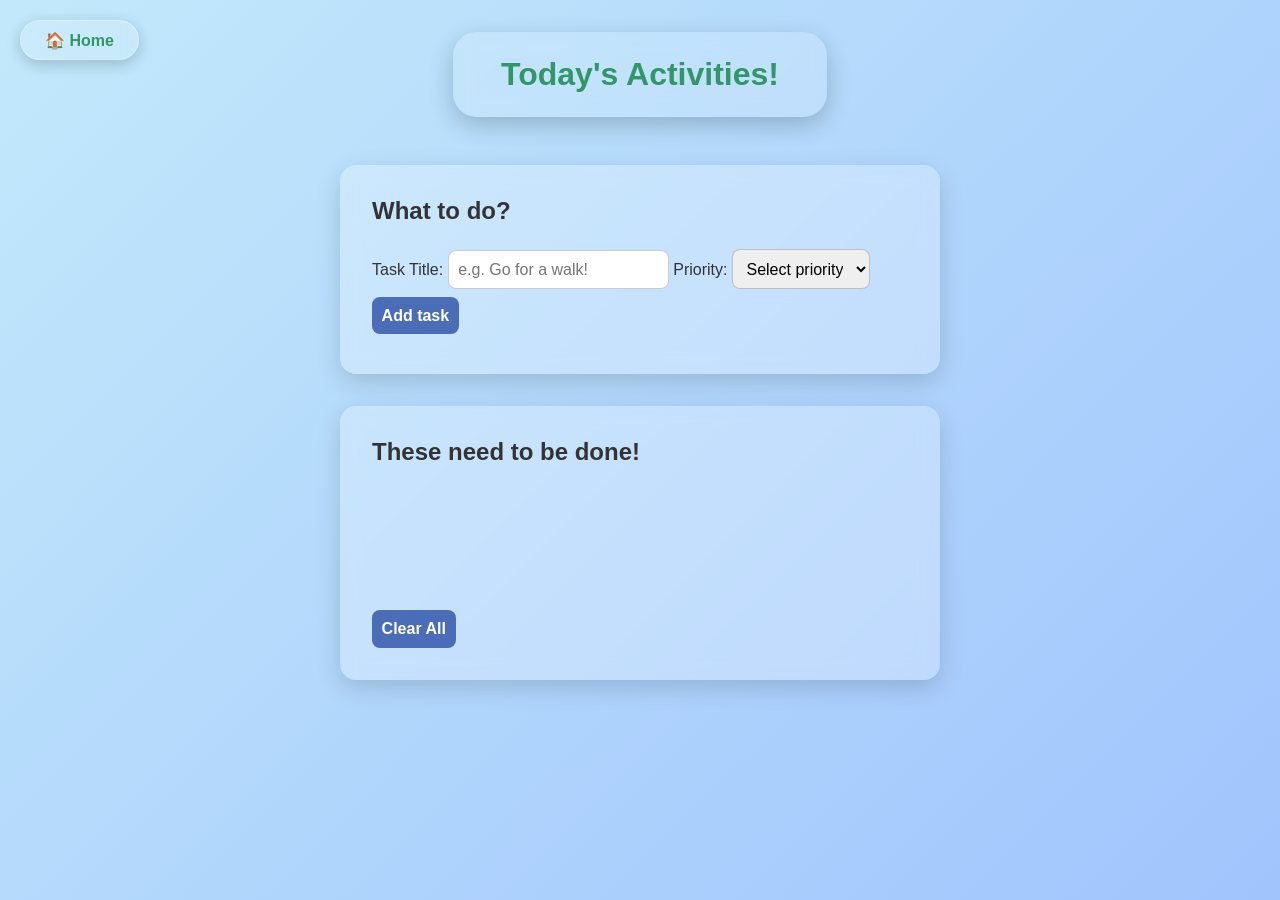
==== todo.html @ c245836c "Create todo.html" ====
<!DOCTYPE html>
<html lang="en">

<head>
  <meta charset="UTF-8" />
  <title>Today's Activities</title>
  <style>
    /* ===== RESET & BASE ===== */
    * {
      box-sizing: border-box;
      margin: 0;
      padding: 0;
    }

    body {
      font-family: 'Segoe UI', Tahoma, Geneva, Verdana, sans-serif;
      background: linear-gradient(135deg, #c2e9fb 0%, #a1c4fd 100%);
      min-height: 100vh;
      display: flex;
      flex-direction: column;
      align-items: center;
      padding: 2rem;
    }

    h1 {
      color: #339668;
      background: rgba(255, 255, 255, 0.15);
      border-radius: 1.5rem;
      padding: 1.5rem 3rem;
      backdrop-filter: blur(10px);
      box-shadow: 0 8px 24px rgba(0, 0, 0, 0.2);
      margin-bottom: 2rem;
    }

    /* ===== HOME BUTTON ===== */
    .home-btn {
      position: fixed;
      top: 20px;
      left: 20px;
      background: rgba(255, 255, 255, 0.15);
      color: #339668;
      font-weight: 600;
      border: 1px solid rgba(255, 255, 255, 0.3);
      border-radius: 50px;
      padding: 0.6rem 1.5rem;
      text-decoration: none;
      backdrop-filter: blur(10px);
      transition: all 0.3s ease;
      box-shadow: 0 4px 15px rgba(0, 0, 0, 0.2);
    }

    .home-btn:hover {
      background: rgba(255, 255, 255, 0.3);
      transform: translateY(-3px);
      box-shadow: 0 6px 20px rgba(0, 0, 0, 0.25);
    }

    /* ===== CARD ===== */
    .card {
      background: rgba(255, 255, 255, 0.25);
      backdrop-filter: blur(10px);
      border-radius: 1rem;
      padding: 2rem;
      width: 100%;
      max-width: 600px;
      margin: 1rem auto;
      box-shadow: 0 8px 24px rgba(0, 0, 0, 0.15);
      color: #333;
    }

    h2 {
      color: #333;
      margin-bottom: 1rem;
    }

    input,
    select,
    button {
      padding: 0.6rem;
      border: 1px solid rgba(0, 0, 0, 0.2);
      border-radius: 0.5rem;
      margin-top: 0.5rem;
      font-size: 1rem;
    }

    button {
      background-color: #4b6cb7;
      color: white;
      font-weight: bold;
      cursor: pointer;
      border: none;
      transition: 0.3s ease;
    }

    button:hover {
      background-color: #182848;
      transform: translateY(-2px);
    }

    .error {
      color: red;
      font-size: 0.9rem;
      margin-top: 0.5rem;
    }

    ul {
      list-style: none;
      padding: 0;
    }

    li {
      margin: 0.6rem 0;
      padding: 0.5rem 1rem;
      border-radius: 0.5rem;
      background: rgba(255, 255, 255, 0.3);
      display: flex;
      justify-content: space-between;
      align-items: center;
      transition: 0.3s ease;
    }

    li:hover {
      background: rgba(255, 255, 255, 0.5);
    }

    .completed {
      text-decoration: line-through;
      color: gray;
      opacity: 0.7;
    }

    #taskList {
      min-height: 120px;
    }
  </style>
</head>

<body>
  <a href="index.html" class="home-btn">🏠 Home</a>
  <h1>Today's Activities!</h1>

  <section class="card">
    <h2>What to do?</h2>
    <form id="taskForm">
      <label>
        Task Title:
        <input id="taskTitle" name="title" required minlength="4" placeholder="e.g. Go for a walk!">
      </label>

      <label>
        Priority:
        <select name="priority" id="taskPriority">
          <option value="">Select priority</option>
          <option>Low</option>
          <option>Medium</option>
          <option>High</option>
        </select>
      </label>

      <button type="submit">Add task</button>
      <p id="formError" class="error"></p>
    </form>
  </section>

  <section class="card">
    <h2>These need to be done!</h2>
    <ul id="taskList"></ul>
    <button id="clearTasks">Clear All</button>
  </section>

  <script>
    const form = document.getElementById("taskForm");
    const titleInput = document.getElementById("taskTitle");
    const prioritySelect = document.getElementById("taskPriority");
    const taskList = document.getElementById("taskList");
    const clearBtn = document.getElementById("clearTasks");
    const errorP = document.getElementById("formError");
    let tasks = [];

    function setError(msg = "") {
      errorP.textContent = msg;
    }

    function renderTasks() {
      taskList.textContent = "";
      const frag = document.createDocumentFragment();
      tasks.forEach((task, i) => {
        const li = document.createElement("li");
        li.dataset.index = i;
        li.textContent = `${task.title} (${task.priority})`;
        if (task.completed) li.classList.add("completed");
        frag.append(li);
      });
      taskList.append(frag);
    }

    form.addEventListener("submit", (e) => {
      e.preventDefault();
      setError("");
      const title = titleInput.value.trim();
      const priority = prioritySelect.value.trim();

      if (title.length < 4) {
        setError("Title must be at least 4 characters.");
        titleInput.focus();
        return;
      }
      if (!priority) {
        setError("Please select a priority.");
        prioritySelect.focus();
        return;
      }

      tasks.push({ title, priority, completed: false });
      form.reset();
      renderTasks();
    });

    taskList.addEventListener("click", (e) => {
      const li = e.target.closest("li");
      if (!li) return;
      const index = li.dataset.index;
      if (index === undefined) return;
      tasks[index].completed = !tasks[index].completed;
      renderTasks();
    });

    clearBtn.addEventListener("click", () => {
      tasks = [];
      renderTasks();
    });

    renderTasks();
  </script>
</body>

</html>
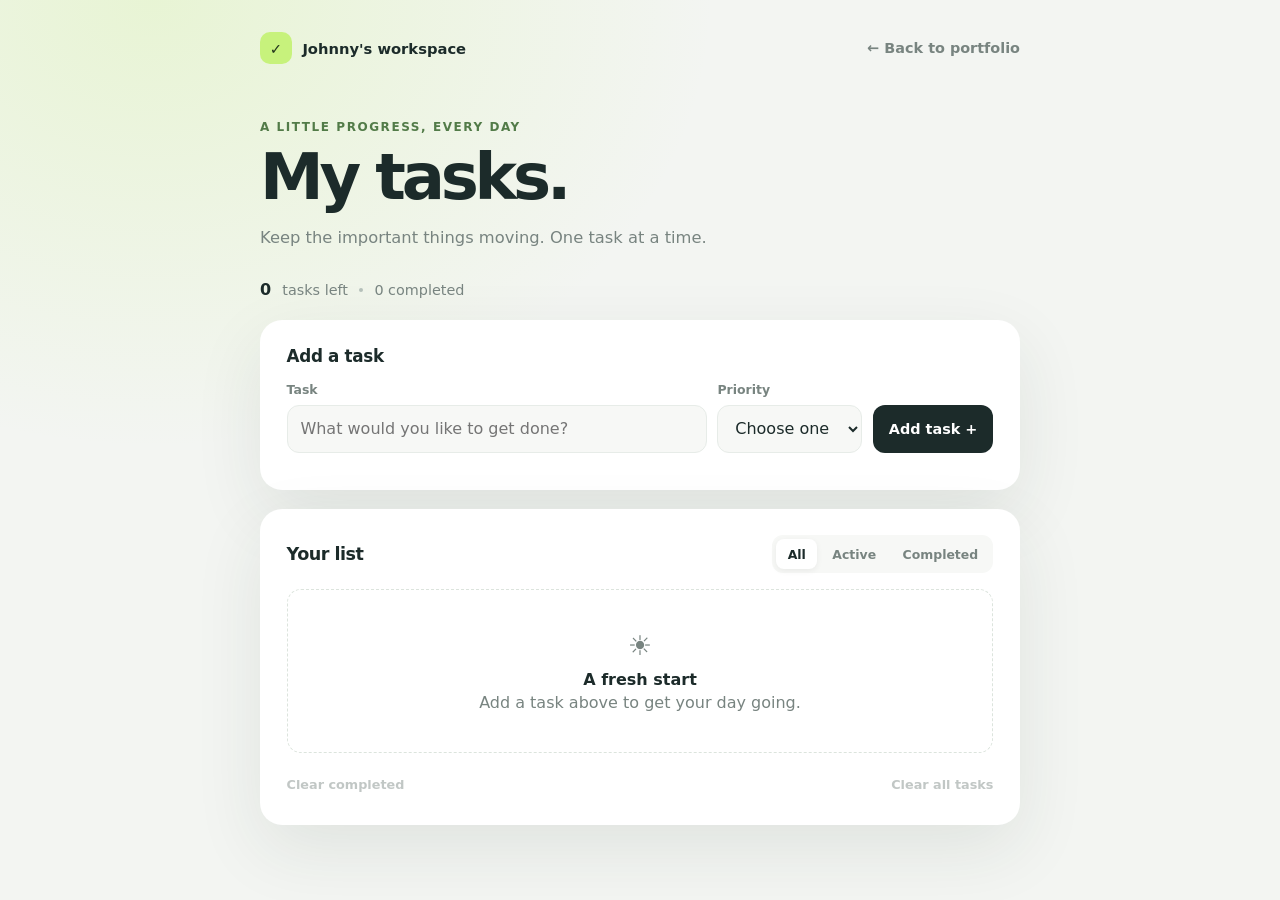
==== commit 844a9fde: "Improve portfolio and todo app Co-authored-by: Copilot <223556219+Copilot@users.noreply.github.com>" ====
--- a/todo.html
+++ b/todo.html
@@ -1,232 +1,539 @@
-<!DOCTYPE html>
+<!doctype html>
 <html lang="en">
 
 <head>
-  <meta charset="UTF-8" />
-  <title>Today's Activities</title>
+  <meta charset="utf-8">
+  <meta name="viewport" content="width=device-width, initial-scale=1">
+  <meta name="theme-color" content="#f3f5f2">
+  <title>My Tasks — Johnny Chang</title>
   <style>
-    /* ===== RESET & BASE ===== */
-    * {
-      box-sizing: border-box;
+    :root {
+      color-scheme: light;
+      --page: #f3f5f2;
+      --surface: #fff;
+      --surface-soft: #f7f8f6;
+      --text: #1c2b2a;
+      --muted: #788480;
+      --line: #e7ece8;
+      --accent: #527b48;
+      --accent-dark: #3d6036;
+      --lime: #c7f27c;
+      --danger: #b94a48;
+      --shadow: 0 24px 70px rgba(35, 57, 45, .09);
+    }
+
+    * { box-sizing: border-box; }
+
+    body {
+      min-height: 100vh;
       margin: 0;
-      padding: 0;
-    }
-
-    body {
-      font-family: 'Segoe UI', Tahoma, Geneva, Verdana, sans-serif;
-      background: linear-gradient(135deg, #c2e9fb 0%, #a1c4fd 100%);
-      min-height: 100vh;
+      padding: 2rem 1rem 4rem;
+      background:
+        radial-gradient(ellipse at 12% 0%, rgba(199, 242, 124, .25), transparent 35rem),
+        var(--page);
+      color: var(--text);
+      font-family: Inter, ui-sans-serif, system-ui, -apple-system, "Segoe UI", sans-serif;
+      -webkit-font-smoothing: antialiased;
+    }
+
+    button, input, select { font: inherit; }
+    button { color: inherit; }
+
+    .app { width: min(100%, 760px); margin: 0 auto; }
+
+    .topbar {
       display: flex;
-      flex-direction: column;
       align-items: center;
-      padding: 2rem;
+      justify-content: space-between;
+      margin-bottom: 3.5rem;
+    }
+
+    .brand {
+      display: flex;
+      align-items: center;
+      gap: .65rem;
+      color: var(--text);
+      font-size: .92rem;
+      font-weight: 750;
+      text-decoration: none;
+    }
+
+    .brand-mark {
+      display: grid;
+      width: 2rem;
+      height: 2rem;
+      place-items: center;
+      border-radius: 10px;
+      background: var(--lime);
+      color: #23351c;
+    }
+
+    .back-link {
+      color: var(--muted);
+      font-size: .9rem;
+      font-weight: 600;
+      text-decoration: none;
+    }
+    .back-link:hover { color: var(--accent-dark); }
+
+    .eyebrow {
+      margin: 0 0 .7rem;
+      color: var(--accent);
+      font-size: .75rem;
+      font-weight: 750;
+      letter-spacing: .13em;
+      text-transform: uppercase;
     }
 
     h1 {
-      color: #339668;
-      background: rgba(255, 255, 255, 0.15);
-      border-radius: 1.5rem;
-      padding: 1.5rem 3rem;
-      backdrop-filter: blur(10px);
-      box-shadow: 0 8px 24px rgba(0, 0, 0, 0.2);
-      margin-bottom: 2rem;
-    }
-
-    /* ===== HOME BUTTON ===== */
-    .home-btn {
-      position: fixed;
-      top: 20px;
-      left: 20px;
-      background: rgba(255, 255, 255, 0.15);
-      color: #339668;
-      font-weight: 600;
-      border: 1px solid rgba(255, 255, 255, 0.3);
-      border-radius: 50px;
-      padding: 0.6rem 1.5rem;
-      text-decoration: none;
-      backdrop-filter: blur(10px);
-      transition: all 0.3s ease;
-      box-shadow: 0 4px 15px rgba(0, 0, 0, 0.2);
-    }
-
-    .home-btn:hover {
-      background: rgba(255, 255, 255, 0.3);
-      transform: translateY(-3px);
-      box-shadow: 0 6px 20px rgba(0, 0, 0, 0.25);
-    }
-
-    /* ===== CARD ===== */
-    .card {
-      background: rgba(255, 255, 255, 0.25);
-      backdrop-filter: blur(10px);
-      border-radius: 1rem;
-      padding: 2rem;
+      margin: 0;
+      font-size: clamp(2.4rem, 8vw, 4rem);
+      letter-spacing: -.065em;
+      line-height: 1;
+    }
+
+    .subtitle {
+      margin: 1rem 0 0;
+      color: var(--muted);
+      font-size: 1.02rem;
+      line-height: 1.6;
+    }
+
+    .summary {
+      display: flex;
+      align-items: center;
+      gap: .7rem;
+      margin: 1.8rem 0 1.3rem;
+      color: var(--muted);
+      font-size: .9rem;
+    }
+
+    .summary strong { color: var(--text); font-size: 1rem; }
+    .summary-dot { width: 4px; height: 4px; border-radius: 50%; background: #b5c0ba; }
+
+    .panel {
+      padding: clamp(1.1rem, 4vw, 1.6rem);
+      border: 1px solid rgba(255,255,255,.9);
+      border-radius: 22px;
+      background: var(--surface);
+      box-shadow: var(--shadow);
+    }
+
+    .form-title { margin: 0 0 1rem; font-size: 1.05rem; letter-spacing: -.02em; }
+
+    .task-form {
+      display: grid;
+      grid-template-columns: minmax(0, 1fr) 145px auto;
+      align-items: end;
+      gap: .65rem;
+    }
+
+    .field { display: grid; gap: .45rem; }
+    .field label { color: var(--muted); font-size: .78rem; font-weight: 650; }
+
+    .field input, .field select {
       width: 100%;
-      max-width: 600px;
-      margin: 1rem auto;
-      box-shadow: 0 8px 24px rgba(0, 0, 0, 0.15);
-      color: #333;
-    }
-
-    h2 {
-      color: #333;
+      min-height: 48px;
+      padding: .7rem .8rem;
+      border: 1px solid var(--line);
+      border-radius: 12px;
+      outline: none;
+      background: var(--surface-soft);
+      color: var(--text);
+      transition: border-color .2s, box-shadow .2s;
+    }
+
+    .field input:focus, .field select:focus {
+      border-color: var(--accent);
+      box-shadow: 0 0 0 3px rgba(82, 123, 72, .12);
+    }
+
+    .primary-button {
+      min-height: 48px;
+      padding: .7rem 1rem;
+      border: 0;
+      border-radius: 12px;
+      background: var(--text);
+      color: #fff;
+      cursor: pointer;
+      font-size: .9rem;
+      font-weight: 700;
+      transition: transform .18s, background .18s;
+    }
+    .primary-button:hover { transform: translateY(-1px); background: var(--accent-dark); }
+
+    .message { min-height: 1.25rem; margin: .65rem 0 0; color: var(--danger); font-size: .85rem; }
+    .message:empty { min-height: 0; }
+
+    .list-panel { margin-top: 1.2rem; }
+    .list-header {
+      display: flex;
+      align-items: center;
+      justify-content: space-between;
+      gap: 1rem;
       margin-bottom: 1rem;
     }
-
-    input,
-    select,
-    button {
-      padding: 0.6rem;
-      border: 1px solid rgba(0, 0, 0, 0.2);
-      border-radius: 0.5rem;
-      margin-top: 0.5rem;
-      font-size: 1rem;
-    }
-
-    button {
-      background-color: #4b6cb7;
-      color: white;
-      font-weight: bold;
+    .list-header h2 { margin: 0; font-size: 1.1rem; letter-spacing: -.03em; }
+
+    .filters { display: flex; gap: .25rem; padding: .25rem; border-radius: 11px; background: var(--surface-soft); }
+    .filter-button {
+      padding: .45rem .7rem;
+      border: 0;
+      border-radius: 8px;
+      background: transparent;
+      color: var(--muted);
       cursor: pointer;
-      border: none;
-      transition: 0.3s ease;
-    }
-
-    button:hover {
-      background-color: #182848;
-      transform: translateY(-2px);
-    }
-
-    .error {
-      color: red;
-      font-size: 0.9rem;
-      margin-top: 0.5rem;
-    }
-
-    ul {
-      list-style: none;
-      padding: 0;
-    }
-
-    li {
-      margin: 0.6rem 0;
-      padding: 0.5rem 1rem;
-      border-radius: 0.5rem;
-      background: rgba(255, 255, 255, 0.3);
-      display: flex;
-      justify-content: space-between;
+      font-size: .78rem;
+      font-weight: 650;
+    }
+    .filter-button[aria-pressed="true"] { background: var(--surface); color: var(--text); box-shadow: 0 2px 6px rgba(0,0,0,.06); }
+
+    .task-list { display: grid; gap: .6rem; margin: 0; padding: 0; list-style: none; }
+    .task-item {
+      display: grid;
+      grid-template-columns: auto minmax(0, 1fr) auto auto;
       align-items: center;
-      transition: 0.3s ease;
-    }
-
-    li:hover {
-      background: rgba(255, 255, 255, 0.5);
-    }
-
-    .completed {
-      text-decoration: line-through;
-      color: gray;
-      opacity: 0.7;
-    }
-
-    #taskList {
-      min-height: 120px;
+      gap: .8rem;
+      min-height: 66px;
+      padding: .75rem .85rem;
+      border: 1px solid var(--line);
+      border-radius: 14px;
+      background: var(--surface);
+      animation: appear .22s ease-out;
+    }
+
+    @keyframes appear {
+      from { opacity: 0; transform: translateY(5px); }
+      to { opacity: 1; transform: translateY(0); }
+    }
+
+    .task-check {
+      width: 19px;
+      height: 19px;
+      margin: 0;
+      accent-color: var(--accent);
+      cursor: pointer;
+    }
+
+    .task-title { overflow-wrap: anywhere; font-size: .94rem; font-weight: 650; }
+    .task-item.is-complete .task-title { color: var(--muted); text-decoration: line-through; }
+
+    .priority {
+      padding: .3rem .55rem;
+      border-radius: 999px;
+      background: #f0f3ef;
+      color: #66736b;
+      font-size: .72rem;
+      font-weight: 700;
+    }
+    .priority-high { background: #fff0ed; color: #b34f3e; }
+    .priority-medium { background: #fff7df; color: #96722b; }
+    .priority-low { background: #edf6e8; color: #547a46; }
+
+    .icon-button {
+      display: grid;
+      width: 34px;
+      height: 34px;
+      place-items: center;
+      border: 0;
+      border-radius: 9px;
+      background: transparent;
+      color: #8b9690;
+      cursor: pointer;
+      font-size: 1.1rem;
+    }
+    .icon-button:hover { background: #fff0ed; color: var(--danger); }
+
+    .empty-state {
+      padding: 2.5rem 1rem;
+      border: 1px dashed #dce4dd;
+      border-radius: 14px;
+      color: var(--muted);
+      text-align: center;
+    }
+    .empty-icon { margin-bottom: .6rem; font-size: 1.7rem; }
+    .empty-state strong { display: block; margin-bottom: .25rem; color: var(--text); }
+
+    .list-actions { display: flex; justify-content: space-between; gap: 1rem; margin-top: 1rem; }
+    .text-button {
+      padding: .45rem 0;
+      border: 0;
+      background: none;
+      color: var(--muted);
+      cursor: pointer;
+      font-size: .8rem;
+      font-weight: 650;
+    }
+    .text-button:hover:not(:disabled) { color: var(--accent-dark); }
+    .text-button:disabled { cursor: default; opacity: .45; }
+
+    button:focus-visible, a:focus-visible, input:focus-visible, select:focus-visible {
+      outline: 3px solid rgba(82, 123, 72, .35);
+      outline-offset: 3px;
+    }
+
+    @media (max-width: 600px) {
+      body { padding: 1.2rem .8rem 3rem; }
+      .topbar { margin-bottom: 2.6rem; }
+      .task-form { grid-template-columns: 1fr 1fr; }
+      .field:first-child { grid-column: 1 / -1; }
+      .primary-button { grid-column: 1 / -1; }
+      .list-header { align-items: flex-start; flex-direction: column; }
+      .filters { width: 100%; }
+      .filter-button { flex: 1; }
+      .task-item { grid-template-columns: auto minmax(0, 1fr) auto; gap: .65rem; }
+      .priority { grid-column: 2; grid-row: 2; justify-self: start; }
+      .icon-button { grid-column: 3; grid-row: 1 / span 2; }
+    }
+
+    @media (prefers-reduced-motion: reduce) {
+      *, *::before, *::after { animation-duration: .01ms !important; transition-duration: .01ms !important; }
     }
   </style>
 </head>
 
 <body>
-  <a href="index.html" class="home-btn">🏠 Home</a>
-  <h1>Today's Activities!</h1>
-
-  <section class="card">
-    <h2>What to do?</h2>
-    <form id="taskForm">
-      <label>
-        Task Title:
-        <input id="taskTitle" name="title" required minlength="4" placeholder="e.g. Go for a walk!">
-      </label>
-
-      <label>
-        Priority:
-        <select name="priority" id="taskPriority">
-          <option value="">Select priority</option>
-          <option>Low</option>
-          <option>Medium</option>
-          <option>High</option>
-        </select>
-      </label>
-
-      <button type="submit">Add task</button>
-      <p id="formError" class="error"></p>
-    </form>
-  </section>
-
-  <section class="card">
-    <h2>These need to be done!</h2>
-    <ul id="taskList"></ul>
-    <button id="clearTasks">Clear All</button>
-  </section>
+  <main class="app">
+    <header class="topbar">
+      <a class="brand" href="index.html"><span class="brand-mark" aria-hidden="true">✓</span> Johnny's workspace</a>
+      <a class="back-link" href="index.html">← Back to portfolio</a>
+    </header>
+
+    <section aria-labelledby="pageTitle">
+      <p class="eyebrow">A little progress, every day</p>
+      <h1 id="pageTitle">My tasks<span aria-hidden="true">.</span></h1>
+      <p class="subtitle">Keep the important things moving. One task at a time.</p>
+      <div class="summary" aria-live="polite">
+        <strong id="remainingCount">0</strong><span id="remainingLabel">tasks left</span>
+        <span class="summary-dot" aria-hidden="true"></span>
+        <span id="completedCount">0 completed</span>
+      </div>
+    </section>
+
+    <section class="panel" aria-labelledby="addHeading">
+      <h2 class="form-title" id="addHeading">Add a task</h2>
+      <form class="task-form" id="taskForm">
+        <div class="field">
+          <label for="taskTitle">Task</label>
+          <input id="taskTitle" name="title" required minlength="4" maxlength="120" placeholder="What would you like to get done?" autocomplete="off">
+        </div>
+        <div class="field">
+          <label for="taskPriority">Priority</label>
+          <select id="taskPriority" name="priority" required>
+            <option value="" selected disabled>Choose one</option>
+            <option value="Low">Low</option>
+            <option value="Medium">Medium</option>
+            <option value="High">High</option>
+          </select>
+        </div>
+        <button class="primary-button" type="submit">Add task <span aria-hidden="true">+</span></button>
+      </form>
+      <p class="message" id="formMessage" role="status"></p>
+    </section>
+
+    <section class="panel list-panel" aria-labelledby="listHeading">
+      <div class="list-header">
+        <h2 id="listHeading">Your list</h2>
+        <div class="filters" role="group" aria-label="Filter tasks">
+          <button class="filter-button" type="button" data-filter="all" aria-pressed="true">All</button>
+          <button class="filter-button" type="button" data-filter="active" aria-pressed="false">Active</button>
+          <button class="filter-button" type="button" data-filter="completed" aria-pressed="false">Completed</button>
+        </div>
+      </div>
+      <ul class="task-list" id="taskList" aria-live="polite"></ul>
+      <div class="list-actions">
+        <button class="text-button" id="clearCompleted" type="button">Clear completed</button>
+        <button class="text-button" id="clearAll" type="button">Clear all tasks</button>
+      </div>
+    </section>
+  </main>
 
   <script>
+    const STORAGE_KEY = "johnny-todo-tasks";
     const form = document.getElementById("taskForm");
     const titleInput = document.getElementById("taskTitle");
     const prioritySelect = document.getElementById("taskPriority");
     const taskList = document.getElementById("taskList");
-    const clearBtn = document.getElementById("clearTasks");
-    const errorP = document.getElementById("formError");
-    let tasks = [];
-
-    function setError(msg = "") {
-      errorP.textContent = msg;
+    const message = document.getElementById("formMessage");
+    const remainingCount = document.getElementById("remainingCount");
+    const remainingLabel = document.getElementById("remainingLabel");
+    const completedCount = document.getElementById("completedCount");
+    const clearCompletedButton = document.getElementById("clearCompleted");
+    const clearAllButton = document.getElementById("clearAll");
+    const filterButtons = document.querySelectorAll("[data-filter]");
+    let activeFilter = "all";
+    let tasks = loadTasks();
+
+    function loadTasks() {
+      const stored = localStorage.getItem(STORAGE_KEY);
+      if (!stored) return [];
+
+      try {
+        const parsed = JSON.parse(stored);
+        if (!Array.isArray(parsed)) throw new TypeError("Saved tasks must be a list.");
+        return parsed.filter(task =>
+          task &&
+          typeof task.id === "string" &&
+          typeof task.title === "string" &&
+          typeof task.priority === "string" &&
+          typeof task.completed === "boolean"
+        );
+      } catch (error) {
+        console.error("Could not read saved tasks.", error);
+        message.textContent = "Saved tasks could not be loaded. Add a task to start a new list.";
+        return [];
+      }
+    }
+
+    function saveTasks() {
+      try {
+        localStorage.setItem(STORAGE_KEY, JSON.stringify(tasks));
+        message.textContent = "";
+      } catch (error) {
+        console.error("Could not save tasks.", error);
+        message.textContent = "Your changes could not be saved in this browser.";
+      }
+    }
+
+    function updateSummary() {
+      const remaining = tasks.filter(task => !task.completed).length;
+      const completed = tasks.length - remaining;
+      remainingCount.textContent = remaining;
+      remainingLabel.textContent = remaining === 1 ? "task left" : "tasks left";
+      completedCount.textContent = `${completed} completed`;
+      clearCompletedButton.disabled = completed === 0;
+      clearAllButton.disabled = tasks.length === 0;
     }
 
     function renderTasks() {
-      taskList.textContent = "";
-      const frag = document.createDocumentFragment();
-      tasks.forEach((task, i) => {
-        const li = document.createElement("li");
-        li.dataset.index = i;
-        li.textContent = `${task.title} (${task.priority})`;
-        if (task.completed) li.classList.add("completed");
-        frag.append(li);
+      taskList.replaceChildren();
+      const visibleTasks = tasks.filter(task => {
+        if (activeFilter === "active") return !task.completed;
+        if (activeFilter === "completed") return task.completed;
+        return true;
       });
-      taskList.append(frag);
-    }
-
-    form.addEventListener("submit", (e) => {
-      e.preventDefault();
-      setError("");
+
+      if (visibleTasks.length === 0) {
+        const empty = document.createElement("li");
+        empty.className = "empty-state";
+        const icon = document.createElement("div");
+        icon.className = "empty-icon";
+        icon.setAttribute("aria-hidden", "true");
+        icon.textContent = activeFilter === "completed" ? "✦" : "☀";
+        const title = document.createElement("strong");
+        title.textContent = activeFilter === "completed" ? "Nothing completed yet" : activeFilter === "active" ? "All caught up!" : "A fresh start";
+        const detail = document.createElement("span");
+        detail.textContent = activeFilter === "completed" ? "Finished tasks will show up here." : activeFilter === "active" ? "There are no tasks left to do." : "Add a task above to get your day going.";
+        empty.append(icon, title, detail);
+        taskList.append(empty);
+      } else {
+        const fragment = document.createDocumentFragment();
+        visibleTasks.forEach(task => {
+          const item = document.createElement("li");
+          item.className = `task-item${task.completed ? " is-complete" : ""}`;
+
+          const checkbox = document.createElement("input");
+          checkbox.className = "task-check";
+          checkbox.type = "checkbox";
+          checkbox.checked = task.completed;
+          checkbox.dataset.id = task.id;
+          checkbox.setAttribute("aria-label", `${task.completed ? "Mark as active" : "Complete"}: ${task.title}`);
+
+          const title = document.createElement("span");
+          title.className = "task-title";
+          title.textContent = task.title;
+
+          const priority = document.createElement("span");
+          priority.className = `priority priority-${task.priority.toLowerCase()}`;
+          priority.textContent = task.priority;
+
+          const remove = document.createElement("button");
+          remove.className = "icon-button";
+          remove.type = "button";
+          remove.dataset.removeId = task.id;
+          remove.setAttribute("aria-label", `Delete ${task.title}`);
+          remove.title = "Delete task";
+          remove.textContent = "×";
+
+          item.append(checkbox, title, priority, remove);
+          fragment.append(item);
+        });
+        taskList.append(fragment);
+      }
+
+      updateSummary();
+    }
+
+    form.addEventListener("submit", event => {
+      event.preventDefault();
       const title = titleInput.value.trim();
-      const priority = prioritySelect.value.trim();
+      const priority = prioritySelect.value;
 
       if (title.length < 4) {
-        setError("Title must be at least 4 characters.");
+        message.textContent = "Task titles must be at least 4 characters.";
         titleInput.focus();
         return;
       }
       if (!priority) {
-        setError("Please select a priority.");
+        message.textContent = "Choose a priority for your task.";
         prioritySelect.focus();
         return;
       }
 
-      tasks.push({ title, priority, completed: false });
+      tasks.unshift({
+        id: `${Date.now()}-${Math.random().toString(36).slice(2)}`,
+        title,
+        priority,
+        completed: false
+      });
       form.reset();
+      activeFilter = "all";
+      updateFilterButtons();
+      saveTasks();
+      renderTasks();
+      titleInput.focus();
+    });
+
+    taskList.addEventListener("change", event => {
+      if (!event.target.matches(".task-check")) return;
+      const task = tasks.find(item => item.id === event.target.dataset.id);
+      if (!task) return;
+      task.completed = event.target.checked;
+      saveTasks();
       renderTasks();
     });
 
-    taskList.addEventListener("click", (e) => {
-      const li = e.target.closest("li");
-      if (!li) return;
-      const index = li.dataset.index;
-      if (index === undefined) return;
-      tasks[index].completed = !tasks[index].completed;
+    taskList.addEventListener("click", event => {
+      const removeButton = event.target.closest("[data-remove-id]");
+      if (!removeButton) return;
+      tasks = tasks.filter(task => task.id !== removeButton.dataset.removeId);
+      saveTasks();
       renderTasks();
     });
 
-    clearBtn.addEventListener("click", () => {
+    function updateFilterButtons() {
+      filterButtons.forEach(button => {
+        button.setAttribute("aria-pressed", String(button.dataset.filter === activeFilter));
+      });
+    }
+
+    filterButtons.forEach(button => {
+      button.addEventListener("click", () => {
+        activeFilter = button.dataset.filter;
+        updateFilterButtons();
+        renderTasks();
+      });
+    });
+
+    clearCompletedButton.addEventListener("click", () => {
+      tasks = tasks.filter(task => !task.completed);
+      saveTasks();
+      renderTasks();
+    });
+
+    clearAllButton.addEventListener("click", () => {
       tasks = [];
+      saveTasks();
       renderTasks();
     });
 
